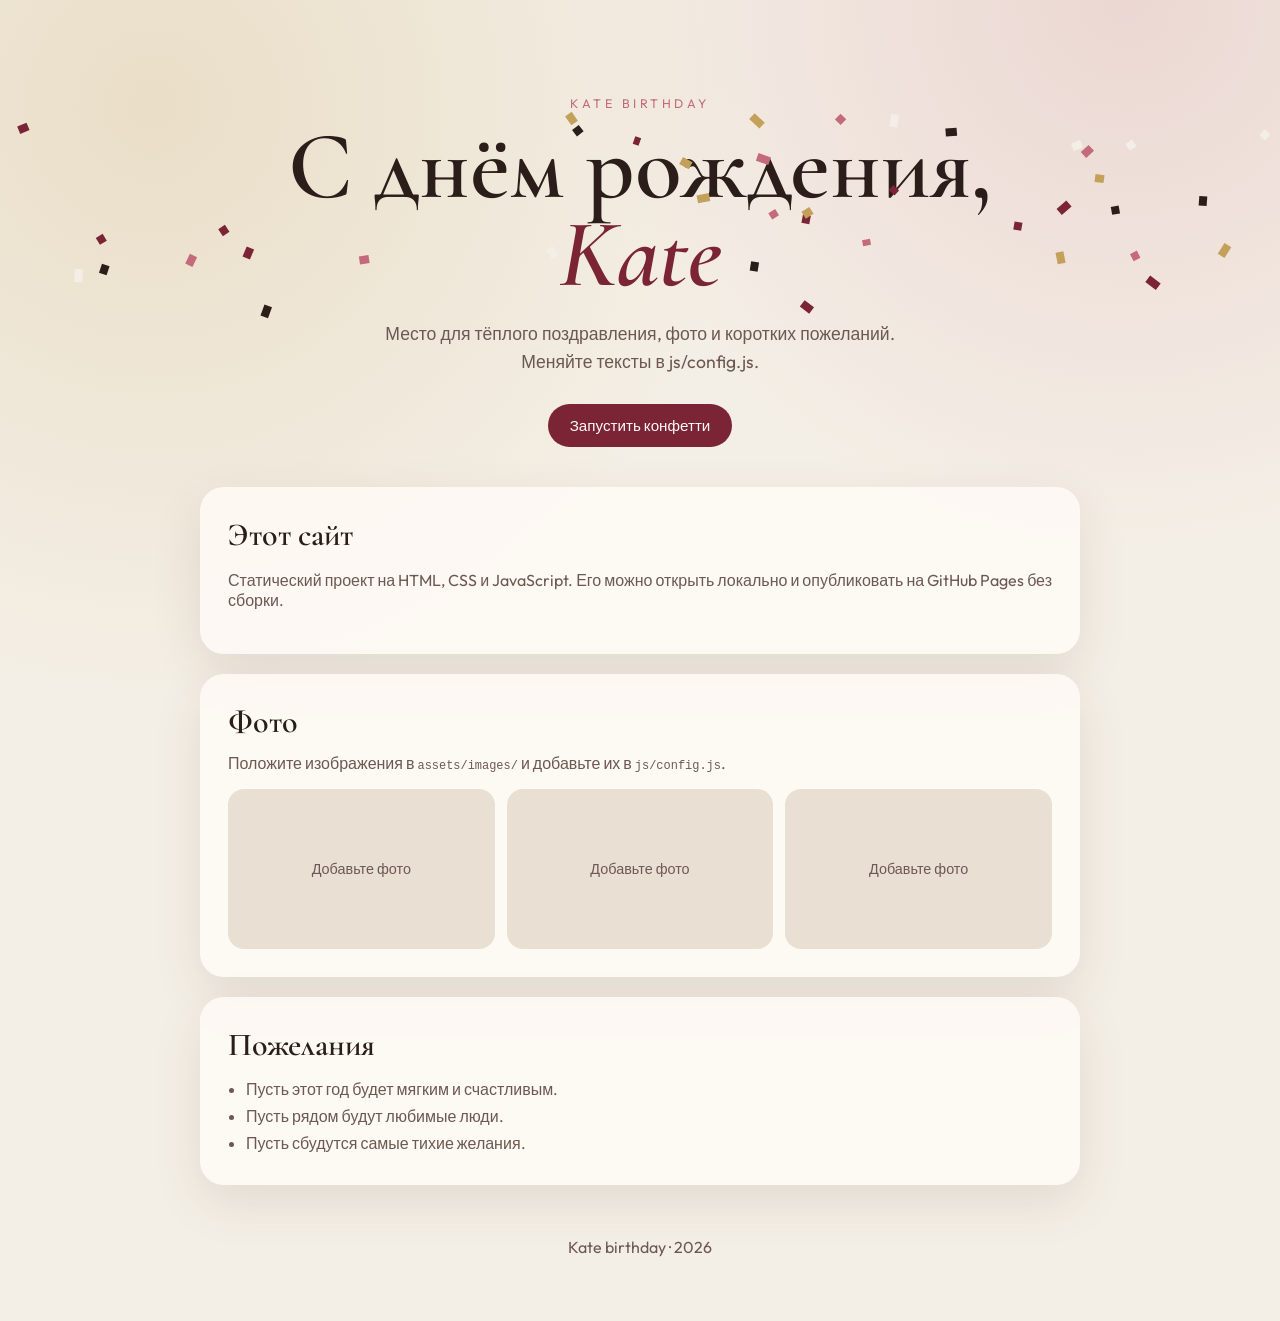
==== index.html @ ef979cb3 "Add static HTML, CSS, and JS structure for GitHub Pages Create a no-build birthday site with relativ" ====
<!DOCTYPE html>
<html lang="ru">
  <head>
    <meta charset="UTF-8" />
    <meta name="viewport" content="width=device-width, initial-scale=1.0" />
    <meta name="description" content="День рождения Kate" />
    <title>С днём рождения, Kate</title>
    <link rel="icon" href="assets/favicon.svg" type="image/svg+xml" />
    <link rel="preconnect" href="https://fonts.googleapis.com" />
    <link rel="preconnect" href="https://fonts.gstatic.com" crossorigin />
    <link
      href="https://fonts.googleapis.com/css2?family=Cormorant+Garamond:ital,wght@0,500;0,600;1,500&family=Outfit:wght@300;400;500&display=swap"
      rel="stylesheet"
    />
    <link rel="stylesheet" href="css/style.css" />
  </head>
  <body>
    <canvas id="confetti" aria-hidden="true"></canvas>

    <header class="hero">
      <p class="eyebrow" data-bind="eyebrow"></p>
      <h1>
        <span data-bind="greeting"></span>
        <em data-bind="name"></em>
      </h1>
      <p class="lead" data-bind="lead"></p>
      <button class="cta" type="button" id="celebrate-btn">Запустить конфетти</button>
    </header>

    <main>
      <section class="card" id="about">
        <h2>Этот сайт</h2>
        <p>
          Статический проект на HTML, CSS и JavaScript. Его можно открыть локально
          и опубликовать на GitHub Pages без сборки.
        </p>
      </section>

      <section class="card" id="gallery">
        <h2>Фото</h2>
        <p class="hint">Положите изображения в <code>assets/images/</code> и добавьте их в <code>js/config.js</code>.</p>
        <div class="gallery" id="gallery-grid"></div>
      </section>

      <section class="card" id="wishes">
        <h2>Пожелания</h2>
        <ul class="wishes" id="wishes-list"></ul>
      </section>
    </main>

    <footer>
      <p>Kate birthday · <span id="year"></span></p>
    </footer>

    <script src="js/config.js"></script>
    <script src="js/main.js"></script>
  </body>
</html>
---- css/style.css ----
:root {
  --bg: #f4efe6;
  --ink: #2b1d1a;
  --muted: #6d5852;
  --wine: #7a2436;
  --rose: #c46a7a;
  --gold: #c4a15a;
  --card: rgba(255, 251, 246, 0.86);
  --shadow: 0 18px 50px rgba(80, 36, 28, 0.1);
}

* {
  box-sizing: border-box;
}

html,
body {
  margin: 0;
  min-height: 100%;
}

body {
  font-family: Outfit, "Segoe UI", sans-serif;
  color: var(--ink);
  background:
    radial-gradient(circle at 12% 8%, rgba(196, 161, 90, 0.22), transparent 36%),
    radial-gradient(circle at 88% 0%, rgba(196, 106, 122, 0.18), transparent 32%),
    var(--bg);
}

#confetti {
  position: fixed;
  inset: 0;
  width: 100%;
  height: 100%;
  pointer-events: none;
  z-index: 2;
}

.hero,
main,
footer {
  position: relative;
  z-index: 1;
  width: min(880px, calc(100% - 32px));
  margin: 0 auto;
}

.hero {
  padding: 96px 0 40px;
  text-align: center;
}

.eyebrow {
  margin: 0 0 12px;
  letter-spacing: 0.28em;
  text-transform: uppercase;
  font-size: 0.78rem;
  color: var(--rose);
}

h1,
h2 {
  font-family: "Cormorant Garamond", Georgia, serif;
  font-weight: 600;
}

h1 {
  margin: 0;
  font-size: clamp(3rem, 8vw, 6rem);
  line-height: 0.92;
}

h1 em {
  display: block;
  font-style: italic;
  color: var(--wine);
}

h2 {
  margin: 0 0 12px;
  font-size: 2rem;
}

.lead,
.hint,
.card p,
.wishes,
footer {
  color: var(--muted);
}

.lead {
  max-width: 36rem;
  margin: 20px auto 28px;
  font-size: 1.1rem;
  line-height: 1.6;
}

.cta {
  display: inline-block;
  border: 0;
  border-radius: 999px;
  padding: 12px 22px;
  background: var(--wine);
  color: #fffaf4;
  text-decoration: none;
  font: 500 0.95rem Outfit, sans-serif;
  cursor: pointer;
}

.cta:hover {
  background: #611b2b;
}

.card {
  margin-bottom: 20px;
  padding: 28px;
  border-radius: 24px;
  background: var(--card);
  box-shadow: var(--shadow);
}

.hint {
  margin-top: 0;
}

code {
  font-size: 0.92em;
}

.gallery {
  display: grid;
  grid-template-columns: repeat(auto-fit, minmax(180px, 1fr));
  gap: 12px;
}

.gallery figure {
  margin: 0;
  overflow: hidden;
  border-radius: 16px;
  background: #eadfd3;
  min-height: 160px;
}

.gallery img {
  display: block;
  width: 100%;
  height: 180px;
  object-fit: cover;
}

.gallery .placeholder {
  display: grid;
  place-items: center;
  height: 160px;
  color: var(--muted);
  font-size: 0.9rem;
}

.wishes {
  margin: 0;
  padding-left: 18px;
  line-height: 1.7;
}

footer {
  padding: 16px 0 48px;
  text-align: center;
}

.not-found {
  display: grid;
  place-items: center;
  min-height: 100vh;
}

.not-found .card {
  width: min(520px, calc(100% - 32px));
  text-align: center;
}
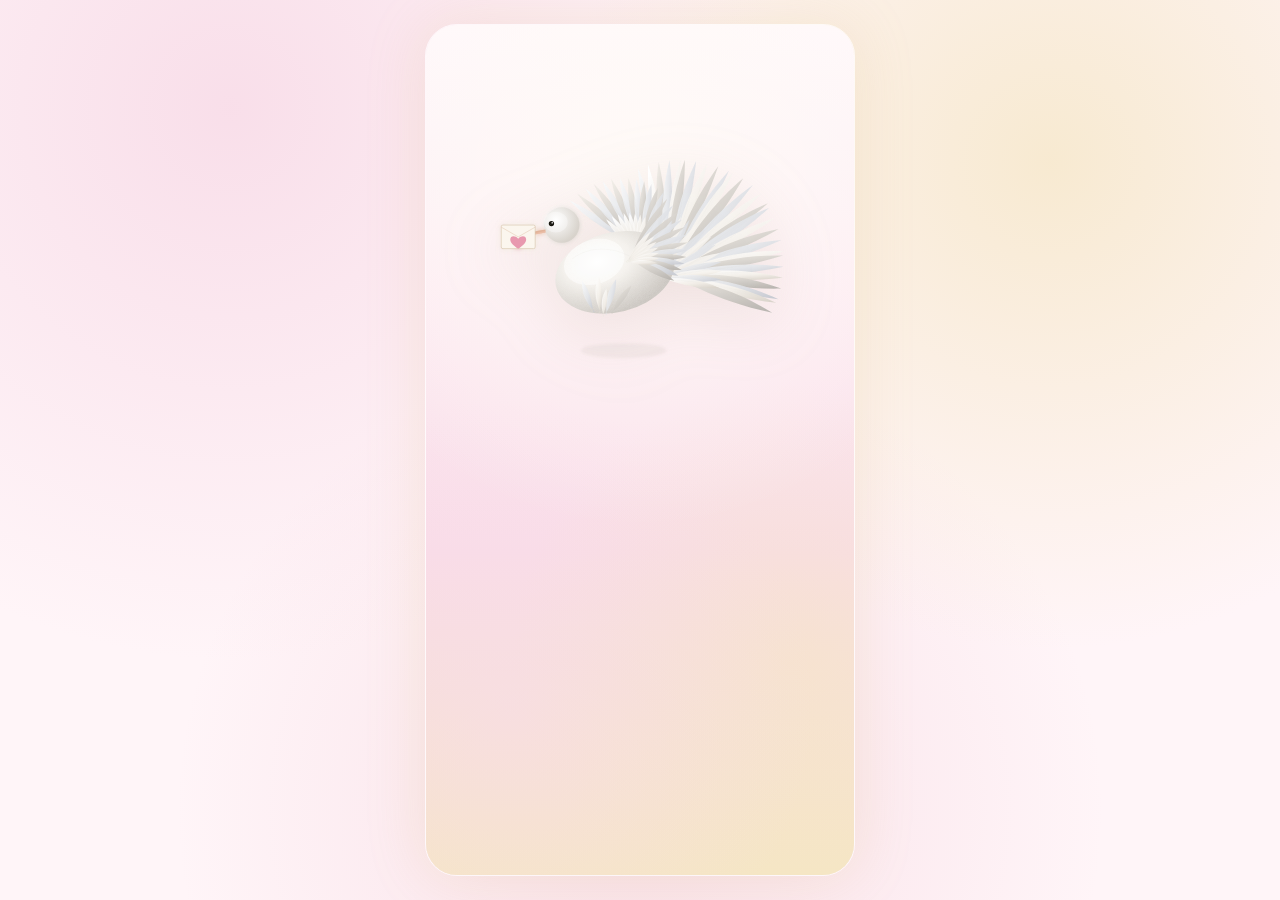
==== commit 7eb0e3d7: "Turn the birthday page into interactive stories with a dove intro and finale. Co-authored-by: Cursor" ====
--- a/index.html
+++ b/index.html
@@ -2,9 +2,10 @@
 <html lang="ru">
   <head>
     <meta charset="UTF-8" />
-    <meta name="viewport" content="width=device-width, initial-scale=1.0" />
-    <meta name="description" content="День рождения Kate" />
-    <title>С днём рождения, Kate</title>
+    <meta name="viewport" content="width=device-width, initial-scale=1.0, viewport-fit=cover" />
+    <meta name="description" content="С днём рождения, Катюша" />
+    <meta name="theme-color" content="#fff0f5" />
+    <title>Катюша · 24</title>
     <link rel="icon" href="assets/favicon.svg" type="image/svg+xml" />
     <link rel="preconnect" href="https://fonts.googleapis.com" />
     <link rel="preconnect" href="https://fonts.gstatic.com" crossorigin />
@@ -15,44 +16,93 @@
     <link rel="stylesheet" href="css/style.css" />
   </head>
   <body>
-    <canvas id="confetti" aria-hidden="true"></canvas>
+    <div class="ambient" aria-hidden="true"></div>
+    <canvas id="particles" aria-hidden="true"></canvas>
 
-    <header class="hero">
-      <p class="eyebrow" data-bind="eyebrow"></p>
-      <h1>
-        <span data-bind="greeting"></span>
-        <em data-bind="name"></em>
-      </h1>
-      <p class="lead" data-bind="lead"></p>
-      <button class="cta" type="button" id="celebrate-btn">Запустить конфетти</button>
-    </header>
+    <div class="shell">
+      <!-- Intro: письмо от голубя -->
+      <section class="screen screen--intro is-active" id="intro" aria-label="Заставка">
+        <div class="intro-sky"></div>
 
-    <main>
-      <section class="card" id="about">
-        <h2>Этот сайт</h2>
-        <p>
-          Статический проект на HTML, CSS и JavaScript. Его можно открыть локально
-          и опубликовать на GitHub Pages без сборки.
-        </p>
+        <div class="intro-dove" id="intro-dove"></div>
+
+        <div class="intro-copy" id="intro-copy">
+          <p class="intro-eyebrow" data-bind="intro.eyebrow"></p>
+          <h1 class="intro-title" data-bind="intro.title"></h1>
+          <p class="intro-subtitle" data-bind="intro.subtitle"></p>
+          <button class="cta intro-cta" type="button" id="intro-start">Открыть</button>
+        </div>
       </section>
 
-      <section class="card" id="gallery">
-        <h2>Фото</h2>
-        <p class="hint">Положите изображения в <code>assets/images/</code> и добавьте их в <code>js/config.js</code>.</p>
-        <div class="gallery" id="gallery-grid"></div>
+      <!-- Stories -->
+      <section class="screen screen--stories" id="stories" aria-label="Истории" hidden>
+        <div class="progress" id="progress" role="tablist" aria-label="Прогресс"></div>
+
+        <div class="story-viewport">
+          <div class="story-slide" id="story-slide">
+            <div class="story-bg" id="story-bg"></div>
+            <div class="story-content" id="story-content"></div>
+          </div>
+
+          <div class="dove-companion" id="dove-companion" aria-hidden="true"></div>
+
+          <div class="heart-burst" id="heart-burst" aria-hidden="true">
+            <svg class="heart-burst__svg" viewBox="0 0 120 110" fill="none" xmlns="http://www.w3.org/2000/svg">
+              <defs>
+                <linearGradient id="heart-fill" x1="20%" y1="10%" x2="80%" y2="100%">
+                  <stop offset="0%" stop-color="#fff6f8"/>
+                  <stop offset="42%" stop-color="#f5a8bc"/>
+                  <stop offset="100%" stop-color="#d4789a"/>
+                </linearGradient>
+                <filter id="heart-glow" x="-40%" y="-40%" width="180%" height="180%">
+                  <feGaussianBlur stdDeviation="3.5" result="blur"/>
+                  <feMerge>
+                    <feMergeNode in="blur"/>
+                    <feMergeNode in="SourceGraphic"/>
+                  </feMerge>
+                </filter>
+              </defs>
+              <path
+                filter="url(#heart-glow)"
+                fill="url(#heart-fill)"
+                stroke="#e8c872"
+                stroke-width="1.6"
+                d="M60 96 C60 96 14 64 14 38 C14 22 26 12 40 12 C50 12 56 18 60 26 C64 18 70 12 80 12 C94 12 106 22 106 38 C106 64 60 96 60 96 Z"
+              />
+              <path
+                fill="#fffbf7"
+                opacity="0.45"
+                d="M42 28 C36 28 30 33 30 40 C30 36 36 30 44 30 C48 30 52 32 54 36 C52 32 48 28 42 28 Z"
+              />
+            </svg>
+            <span class="heart-burst__spark heart-burst__spark--a"></span>
+            <span class="heart-burst__spark heart-burst__spark--b"></span>
+            <span class="heart-burst__spark heart-burst__spark--c"></span>
+          </div>
+
+          <div class="tap-zones">
+            <button type="button" class="tap-zone tap-zone--prev" id="tap-prev" aria-label="Назад"></button>
+            <button type="button" class="tap-zone tap-zone--next" id="tap-next" aria-label="Дальше"></button>
+          </div>
+        </div>
+
+        <p class="story-hint">Тап — дальше · Удерживай — пауза</p>
       </section>
 
-      <section class="card" id="wishes">
-        <h2>Пожелания</h2>
-        <ul class="wishes" id="wishes-list"></ul>
+      <!-- Finale -->
+      <section class="screen screen--finale" id="finale" aria-label="Финал" hidden>
+        <div class="finale-glow" aria-hidden="true"></div>
+
+        <div class="finale-dove" id="finale-dove"></div>
+
+        <div class="finale-lines" id="finale-lines"></div>
+
+        <button class="cta finale-replay" type="button" id="finale-replay">Посмотреть ещё раз</button>
       </section>
-    </main>
-
-    <footer>
-      <p>Kate birthday · <span id="year"></span></p>
-    </footer>
+    </div>
 
     <script src="js/config.js"></script>
+    <script src="js/dove.js"></script>
     <script src="js/main.js"></script>
   </body>
 </html>
--- a/css/style.css
+++ b/css/style.css
@@ -1,15 +1,23 @@
 :root {
-  --bg: #f4efe6;
-  --ink: #2b1d1a;
-  --muted: #6d5852;
-  --wine: #7a2436;
-  --rose: #c46a7a;
-  --gold: #c4a15a;
-  --card: rgba(255, 251, 246, 0.86);
-  --shadow: 0 18px 50px rgba(80, 36, 28, 0.1);
-}
-
-* {
+  --bg: #fff5f8;
+  --ink: #6b4555;
+  --muted: #a07888;
+  --pink-soft: #fadce8;
+  --pink: #e8a4b8;
+  --pink-deep: #d4789a;
+  --rose: #e899af;
+  --gold: #e8c872;
+  --gold-deep: #d4af6a;
+  --gold-light: #f5e6c4;
+  --cream: #fffbf7;
+  --shell-width: min(430px, 100vw);
+  --safe-top: env(safe-area-inset-top, 0px);
+  --safe-bottom: env(safe-area-inset-bottom, 0px);
+}
+
+*,
+*::before,
+*::after {
   box-sizing: border-box;
 }
 
@@ -17,165 +25,749 @@
 body {
   margin: 0;
   min-height: 100%;
+  overflow: hidden;
 }
 
 body {
   font-family: Outfit, "Segoe UI", sans-serif;
   color: var(--ink);
+  background: var(--bg);
+}
+
+.ambient {
+  position: fixed;
+  inset: 0;
   background:
-    radial-gradient(circle at 12% 8%, rgba(196, 161, 90, 0.22), transparent 36%),
-    radial-gradient(circle at 88% 0%, rgba(196, 106, 122, 0.18), transparent 32%),
+    radial-gradient(circle at 18% 12%, rgba(248, 220, 232, 0.9), transparent 42%),
+    radial-gradient(circle at 82% 18%, rgba(245, 230, 196, 0.75), transparent 38%),
+    radial-gradient(circle at 50% 90%, rgba(232, 164, 184, 0.25), transparent 45%),
     var(--bg);
-}
-
-#confetti {
+  pointer-events: none;
+}
+
+#particles {
   position: fixed;
   inset: 0;
   width: 100%;
   height: 100%;
   pointer-events: none;
-  z-index: 2;
-}
-
-.hero,
-main,
-footer {
+  z-index: 30;
+}
+
+.shell {
   position: relative;
   z-index: 1;
-  width: min(880px, calc(100% - 32px));
+  width: var(--shell-width);
+  min-height: 100dvh;
   margin: 0 auto;
-}
-
-.hero {
-  padding: 96px 0 40px;
+  box-shadow: 0 0 60px rgba(212, 175, 106, 0.18);
+}
+
+@media (min-width: 480px) {
+  body {
+    display: grid;
+    place-items: center;
+    min-height: 100dvh;
+    padding: 24px;
+  }
+
+  .shell {
+    min-height: min(900px, calc(100dvh - 48px));
+    border-radius: 32px;
+    overflow: hidden;
+    border: 1px solid rgba(255, 255, 255, 0.65);
+  }
+}
+
+.screen {
+  position: absolute;
+  inset: 0;
+  display: none;
+  flex-direction: column;
+  opacity: 0;
+  transition: opacity 0.5s ease;
+}
+
+.screen.is-active {
+  display: flex;
+  opacity: 1;
+}
+
+/* Intro */
+
+.screen--intro {
+  align-items: center;
+  justify-content: center;
+  overflow: hidden;
+}
+
+.intro-sky {
+  position: absolute;
+  inset: 0;
+  background:
+    radial-gradient(circle at 50% 18%, rgba(255, 251, 247, 0.95), transparent 48%),
+    radial-gradient(circle at 20% 80%, rgba(248, 220, 232, 0.55), transparent 40%),
+    radial-gradient(circle at 85% 75%, rgba(245, 230, 196, 0.5), transparent 38%),
+    linear-gradient(180deg, #fff8fb 0%, #fce8f0 38%, #f9dce8 62%, #f5e6c4 100%);
+}
+
+.intro-dove {
+  position: absolute;
+  top: 2%;
+  left: 50%;
+  z-index: 2;
+  width: clamp(210px, 62vw, 310px);
+  transform: translateX(-50%);
+  opacity: 0;
+  filter: drop-shadow(0 14px 32px rgba(180, 150, 140, 0.22));
+  transition: opacity 1.1s ease, filter 0.8s ease;
+}
+
+.intro-dove.is-visible {
+  opacity: 1;
+}
+
+.intro-dove.is-hovering .dove-stage {
+  animation: stageHover 2.9s ease-in-out infinite;
+}
+
+.intro-dove.is-delivered {
+  filter: drop-shadow(0 18px 40px rgba(212, 175, 106, 0.28));
+}
+
+.intro-copy {
+  position: relative;
+  z-index: 4;
+  width: calc(100% - 48px);
+  max-width: 340px;
+  margin-top: clamp(250px, 48vh, 330px);
   text-align: center;
-}
-
-.eyebrow {
+  opacity: 0;
+  transform: translateY(16px);
+  transition: opacity 0.8s ease, transform 0.8s ease;
+}
+
+.intro-copy.is-visible {
+  opacity: 1;
+  transform: translateY(0);
+}
+
+.intro-eyebrow {
+  margin: 0 0 10px;
+  letter-spacing: 0.24em;
+  text-transform: uppercase;
+  font-size: 0.72rem;
+  color: var(--gold-deep);
+}
+
+.intro-title {
   margin: 0 0 12px;
-  letter-spacing: 0.28em;
-  text-transform: uppercase;
-  font-size: 0.78rem;
-  color: var(--rose);
-}
-
-h1,
-h2 {
   font-family: "Cormorant Garamond", Georgia, serif;
+  font-size: clamp(2.2rem, 8vw, 3rem);
   font-weight: 600;
-}
-
-h1 {
-  margin: 0;
-  font-size: clamp(3rem, 8vw, 6rem);
-  line-height: 0.92;
-}
-
-h1 em {
-  display: block;
-  font-style: italic;
-  color: var(--wine);
-}
-
-h2 {
-  margin: 0 0 12px;
-  font-size: 2rem;
-}
-
-.lead,
-.hint,
-.card p,
-.wishes,
-footer {
+  line-height: 1.05;
+  color: var(--ink);
+}
+
+.intro-subtitle {
+  margin: 0 0 24px;
+  font-size: 0.95rem;
+  line-height: 1.55;
   color: var(--muted);
 }
 
-.lead {
-  max-width: 36rem;
-  margin: 20px auto 28px;
-  font-size: 1.1rem;
-  line-height: 1.6;
-}
-
 .cta {
-  display: inline-block;
   border: 0;
   border-radius: 999px;
-  padding: 12px 22px;
-  background: var(--wine);
-  color: #fffaf4;
-  text-decoration: none;
+  padding: 14px 28px;
+  background: linear-gradient(135deg, var(--pink) 0%, var(--pink-deep) 100%);
+  color: var(--cream);
   font: 500 0.95rem Outfit, sans-serif;
   cursor: pointer;
+  transition: transform 0.2s ease, box-shadow 0.2s ease;
+  box-shadow: 0 8px 24px rgba(212, 120, 154, 0.28);
 }
 
 .cta:hover {
-  background: #611b2b;
-}
-
-.card {
-  margin-bottom: 20px;
-  padding: 28px;
-  border-radius: 24px;
-  background: var(--card);
-  box-shadow: var(--shadow);
-}
-
-.hint {
-  margin-top: 0;
-}
-
-code {
-  font-size: 0.92em;
-}
-
-.gallery {
-  display: grid;
-  grid-template-columns: repeat(auto-fit, minmax(180px, 1fr));
-  gap: 12px;
-}
-
-.gallery figure {
+  transform: translateY(-1px);
+  box-shadow: 0 12px 28px rgba(212, 120, 154, 0.36);
+}
+
+.cta:active {
+  transform: translateY(0);
+}
+
+/* Stories */
+
+.screen--stories {
+  background: #fff8fb;
+}
+
+.progress {
+  display: flex;
+  gap: 4px;
+  padding: calc(12px + var(--safe-top)) 12px 8px;
+  z-index: 10;
+}
+
+.progress__segment {
+  flex: 1;
+  height: 3px;
+  border-radius: 999px;
+  background: rgba(255, 255, 255, 0.45);
+  overflow: hidden;
+  box-shadow: inset 0 0 0 1px rgba(212, 120, 154, 0.12);
+}
+
+.progress__fill {
+  width: 0%;
+  height: 100%;
+  background: linear-gradient(90deg, var(--gold-light), var(--gold));
+  border-radius: inherit;
+}
+
+.story-viewport {
+  position: relative;
+  flex: 1;
+  overflow: hidden;
+}
+
+.story-slide {
+  position: absolute;
+  inset: 0;
+}
+
+.story-bg {
+  position: absolute;
+  inset: 0;
+  transition: background 0.7s ease;
+}
+
+.story-bg::after {
+  content: "";
+  position: absolute;
+  inset: 0;
+  background:
+    radial-gradient(circle at 50% 0%, rgba(255, 251, 247, 0.2), transparent 50%),
+    radial-gradient(circle at 50% 100%, rgba(107, 69, 85, 0.12), transparent 55%),
+    linear-gradient(180deg, rgba(255, 255, 255, 0.06) 0%, rgba(107, 69, 85, 0.08) 100%);
+}
+
+.story-content {
+  position: relative;
+  z-index: 2;
+  display: flex;
+  flex-direction: column;
+  justify-content: center;
+  align-items: center;
+  min-height: 100%;
+  padding: 48px 28px calc(72px + var(--safe-bottom));
+  text-align: center;
+  opacity: 0;
+  transform: translateY(18px) scale(0.98);
+  color: var(--cream);
+}
+
+.story-content.is-entering {
+  animation: storyEnter 0.65s cubic-bezier(0.22, 1, 0.36, 1) forwards;
+}
+
+.story-eyebrow {
+  margin: 0 0 16px;
+  letter-spacing: 0.2em;
+  text-transform: uppercase;
+  font-size: 0.72rem;
+  color: rgba(255, 251, 247, 0.72);
+}
+
+.story-title {
   margin: 0;
-  overflow: hidden;
+  font-family: "Cormorant Garamond", Georgia, serif;
+  font-size: clamp(3rem, 12vw, 4.5rem);
+  font-weight: 600;
+  line-height: 0.95;
+  background: linear-gradient(135deg, #fffbf7 10%, var(--gold-light) 55%, var(--gold) 100%);
+  -webkit-background-clip: text;
+  background-clip: text;
+  color: transparent;
+}
+
+.story-label {
+  margin: 0 0 20px;
+  font-size: 0.8rem;
+  letter-spacing: 0.35em;
+  color: var(--gold-light);
+}
+
+.story-trait {
+  margin: 0;
+  max-width: 18ch;
+  font-family: "Cormorant Garamond", Georgia, serif;
+  font-size: clamp(1.8rem, 7vw, 2.6rem);
+  font-weight: 500;
+  line-height: 1.25;
+  text-shadow: 0 2px 20px rgba(107, 69, 85, 0.15);
+}
+
+.story-quote {
+  margin: 0;
+  padding: 0;
+  border: 0;
+  font-family: "Cormorant Garamond", Georgia, serif;
+  font-size: clamp(1.6rem, 6vw, 2.4rem);
+  font-style: italic;
+  line-height: 1.35;
+}
+
+.story-quote span {
+  display: block;
+}
+
+.story-photo {
+  margin: 0;
+  width: 100%;
+}
+
+.story-photo img {
+  width: 100%;
+  max-height: 52dvh;
+  object-fit: cover;
   border-radius: 16px;
-  background: #eadfd3;
-  min-height: 160px;
-}
-
-.gallery img {
+  box-shadow: 0 16px 48px rgba(107, 69, 85, 0.2);
+  border: 2px solid rgba(255, 251, 247, 0.35);
+}
+
+.story-photo figcaption {
+  margin-top: 16px;
+  font-size: 0.95rem;
+  color: rgba(255, 251, 247, 0.82);
+}
+
+.dove-companion {
+  position: absolute;
+  right: 6px;
+  bottom: calc(56px + var(--safe-bottom));
+  z-index: 5;
+  width: clamp(78px, 24vw, 104px);
+  pointer-events: none;
+}
+
+.heart-burst {
+  position: absolute;
+  top: 10%;
+  left: 50%;
+  z-index: 6;
+  width: 72px;
+  height: 66px;
+  pointer-events: none;
+  opacity: 0;
+  transform: translateX(-50%) scale(0.6);
+}
+
+.heart-burst.is-visible {
+  animation: heartBurst 1.6s ease-out forwards;
+}
+
+.heart-burst__svg {
   display: block;
   width: 100%;
-  height: 180px;
-  object-fit: cover;
-}
-
-.gallery .placeholder {
-  display: grid;
-  place-items: center;
-  height: 160px;
-  color: var(--muted);
-  font-size: 0.9rem;
-}
-
-.wishes {
+  height: 100%;
+  filter: drop-shadow(0 8px 18px rgba(212, 120, 154, 0.35));
+}
+
+.heart-burst.is-visible .heart-burst__svg {
+  animation: heartPulse 1.6s ease-in-out;
+}
+
+.heart-burst__spark {
+  position: absolute;
+  width: 6px;
+  height: 6px;
+  border-radius: 50%;
+  background: radial-gradient(circle, #fffbf7 0%, #e8c872 70%, transparent 100%);
+  opacity: 0;
+}
+
+.heart-burst.is-visible .heart-burst__spark {
+  animation: sparkFly 1.6s ease-out forwards;
+}
+
+.heart-burst__spark--a {
+  top: 18%;
+  left: 8%;
+  animation-delay: 0.12s;
+}
+
+.heart-burst__spark--b {
+  top: 8%;
+  right: 10%;
+  animation-delay: 0.22s;
+}
+
+.heart-burst__spark--c {
+  bottom: 16%;
+  right: 18%;
+  animation-delay: 0.18s;
+}
+
+.dove-stage {
+  position: relative;
+  width: 100%;
+  aspect-ratio: 3 / 4;
+}
+
+.dove-svg {
+  display: block;
+  width: 100%;
+  height: 100%;
+  overflow: visible;
+}
+
+.dove-tail {
+  transform-origin: 248px 236px;
+  transform-box: view-box;
+  animation: tailSway 3.6s ease-in-out infinite;
+}
+
+.dove-wing--up {
+  transform-origin: 214px 198px;
+  transform-box: view-box;
+  animation: wingBeatUp 0.34s ease-in-out infinite;
+}
+
+.dove-wing--down {
+  transform-origin: 196px 214px;
+  transform-box: view-box;
+  animation: wingBeatDown 0.34s ease-in-out infinite;
+}
+
+.dove-feet {
+  transform-origin: 160px 290px;
+  transform-box: view-box;
+  animation: muffFlutter 2.8s ease-in-out infinite;
+}
+
+.dove-letter {
+  transform-origin: 45px 184px;
+  transform-box: view-box;
+  animation: letterBob 0.34s ease-in-out infinite;
+}
+
+.finale-dove .dove-stage,
+.dove-companion .dove-stage {
+  animation: stageHover 3s ease-in-out infinite;
+}
+
+.dove-companion .dove-wing--up,
+.dove-companion .dove-wing--down {
+  animation-duration: 0.4s;
+}
+
+.finale-dove .dove-wing--up,
+.finale-dove .dove-wing--down {
+  animation-duration: 0.3s;
+}
+
+.finale-dove {
+  position: relative;
+  z-index: 2;
+  width: clamp(180px, 52vw, 280px);
+  margin-bottom: 20px;
+  animation: finaleDoveIn 1.2s cubic-bezier(0.22, 1, 0.36, 1) forwards;
+  filter: drop-shadow(0 16px 40px rgba(180, 150, 140, 0.22));
+}
+
+.tap-zones {
+  position: absolute;
+  inset: 0;
+  z-index: 8;
+  display: flex;
+}
+
+.tap-zone {
+  flex: 1;
+  border: 0;
+  background: transparent;
+  cursor: pointer;
+  -webkit-tap-highlight-color: transparent;
+}
+
+.story-hint {
   margin: 0;
-  padding-left: 18px;
-  line-height: 1.7;
-}
-
-footer {
-  padding: 16px 0 48px;
+  padding: 8px 16px calc(12px + var(--safe-bottom));
   text-align: center;
-}
+  font-size: 0.72rem;
+  letter-spacing: 0.04em;
+  color: rgba(107, 69, 85, 0.45);
+}
+
+/* Finale */
+
+.screen--finale {
+  align-items: center;
+  justify-content: center;
+  text-align: center;
+  overflow: hidden;
+  background:
+    radial-gradient(circle at 50% 28%, rgba(245, 230, 196, 0.65), transparent 52%),
+    radial-gradient(circle at 30% 70%, rgba(248, 220, 232, 0.55), transparent 45%),
+    linear-gradient(180deg, #fff8fb 0%, #fce8f0 45%, #f5e6c4 100%);
+}
+
+.finale-glow {
+  position: absolute;
+  width: 300px;
+  height: 300px;
+  border-radius: 50%;
+  background: radial-gradient(circle, rgba(232, 200, 114, 0.28), transparent 70%);
+  animation: pulse 3s ease-in-out infinite;
+}
+
+.finale-lines {
+  position: relative;
+  z-index: 2;
+  width: calc(100% - 48px);
+  max-width: 320px;
+}
+
+.finale-line {
+  margin: 0 0 14px;
+  font-family: "Cormorant Garamond", Georgia, serif;
+  font-size: clamp(1.4rem, 5.5vw, 2rem);
+  line-height: 1.3;
+  color: var(--ink);
+  opacity: 0;
+  transform: translateY(12px);
+  animation: lineIn 0.8s ease forwards;
+  animation-delay: var(--delay, 0s);
+}
+
+.finale-line:last-child {
+  margin-bottom: 28px;
+  font-style: italic;
+  color: var(--pink-deep);
+}
+
+.finale-replay {
+  position: relative;
+  z-index: 2;
+  background: rgba(255, 251, 247, 0.65);
+  color: var(--ink);
+  border: 1px solid rgba(232, 200, 114, 0.55);
+  box-shadow: 0 6px 20px rgba(212, 175, 106, 0.15);
+  opacity: 0;
+  animation: lineIn 0.8s ease 1.8s forwards;
+}
+
+.finale-replay:hover {
+  background: rgba(255, 251, 247, 0.92);
+}
+
+@keyframes stageHover {
+  0%,
+  100% {
+    transform: translateY(0);
+  }
+  40% {
+    transform: translateY(-12px);
+  }
+  70% {
+    transform: translateY(-6px);
+  }
+}
+
+@keyframes wingBeatUp {
+  0%,
+  100% {
+    transform: rotate(6deg);
+  }
+  50% {
+    transform: rotate(-16deg);
+  }
+}
+
+@keyframes wingBeatDown {
+  0%,
+  100% {
+    transform: rotate(-8deg);
+  }
+  50% {
+    transform: rotate(14deg);
+  }
+}
+
+@keyframes tailSway {
+  0%,
+  100% {
+    transform: rotate(-1.2deg);
+  }
+  50% {
+    transform: rotate(1.4deg);
+  }
+}
+
+@keyframes muffFlutter {
+  0%,
+  100% {
+    transform: rotate(0deg);
+  }
+  50% {
+    transform: rotate(-2.2deg);
+  }
+}
+
+@keyframes letterBob {
+  0%,
+  100% {
+    transform: translateY(0) rotate(-2deg);
+  }
+  50% {
+    transform: translateY(-2px) rotate(2deg);
+  }
+}
+
+@keyframes heartBurst {
+  0% {
+    opacity: 0;
+    transform: translateX(-50%) scale(0.45);
+  }
+  22% {
+    opacity: 1;
+    transform: translateX(-50%) scale(1.12);
+  }
+  42% {
+    transform: translateX(-50%) scale(1);
+  }
+  72% {
+    opacity: 1;
+    transform: translateX(-50%) scale(1);
+  }
+  100% {
+    opacity: 0;
+    transform: translateX(-50%) translateY(-10px) scale(0.92);
+  }
+}
+
+@keyframes heartPulse {
+  0%,
+  100% {
+    transform: scale(1);
+  }
+  45% {
+    transform: scale(1.06);
+  }
+}
+
+@keyframes sparkFly {
+  0% {
+    opacity: 0;
+    transform: scale(0.4);
+  }
+  30% {
+    opacity: 1;
+    transform: scale(1) translateY(-6px);
+  }
+  100% {
+    opacity: 0;
+    transform: scale(0.2) translateY(-16px);
+  }
+}
+
+@keyframes gentleBob {
+  0%,
+  100% {
+    transform: translateY(0);
+  }
+  50% {
+    transform: translateY(-8px);
+  }
+}
+
+@keyframes bob {
+  0%,
+  100% {
+    transform: translateY(0);
+  }
+  50% {
+    transform: translateY(-6px);
+  }
+}
+
+@keyframes storyEnter {
+  to {
+    opacity: 1;
+    transform: translateY(0) scale(1);
+  }
+}
+
+@keyframes pulse {
+  0%,
+  100% {
+    transform: scale(1);
+    opacity: 0.55;
+  }
+  50% {
+    transform: scale(1.12);
+    opacity: 1;
+  }
+}
+
+@keyframes finaleDoveIn {
+  from {
+    opacity: 0;
+    transform: translateY(30px) scale(0.85);
+  }
+  to {
+    opacity: 1;
+    transform: translateY(0) scale(1);
+  }
+}
+
+@keyframes lineIn {
+  to {
+    opacity: 1;
+    transform: translateY(0);
+  }
+}
+
+/* 404 */
 
 .not-found {
   display: grid;
   place-items: center;
   min-height: 100vh;
+  overflow: auto;
+  background: var(--bg);
+  color: var(--ink);
 }
 
 .not-found .card {
   width: min(520px, calc(100% - 32px));
+  padding: 28px;
+  border-radius: 24px;
+  background: rgba(255, 251, 247, 0.92);
+  box-shadow: 0 18px 50px rgba(212, 120, 154, 0.12);
   text-align: center;
 }
+
+.not-found .eyebrow {
+  letter-spacing: 0.28em;
+  text-transform: uppercase;
+  font-size: 0.78rem;
+  color: var(--pink-deep);
+}
+
+.not-found h1 {
+  font-family: "Cormorant Garamond", Georgia, serif;
+}
+
+.not-found .lead {
+  color: var(--muted);
+}
+
+.not-found .cta {
+  display: inline-block;
+  text-decoration: none;
+  background: linear-gradient(135deg, var(--pink), var(--pink-deep));
+  color: var(--cream);
+}
